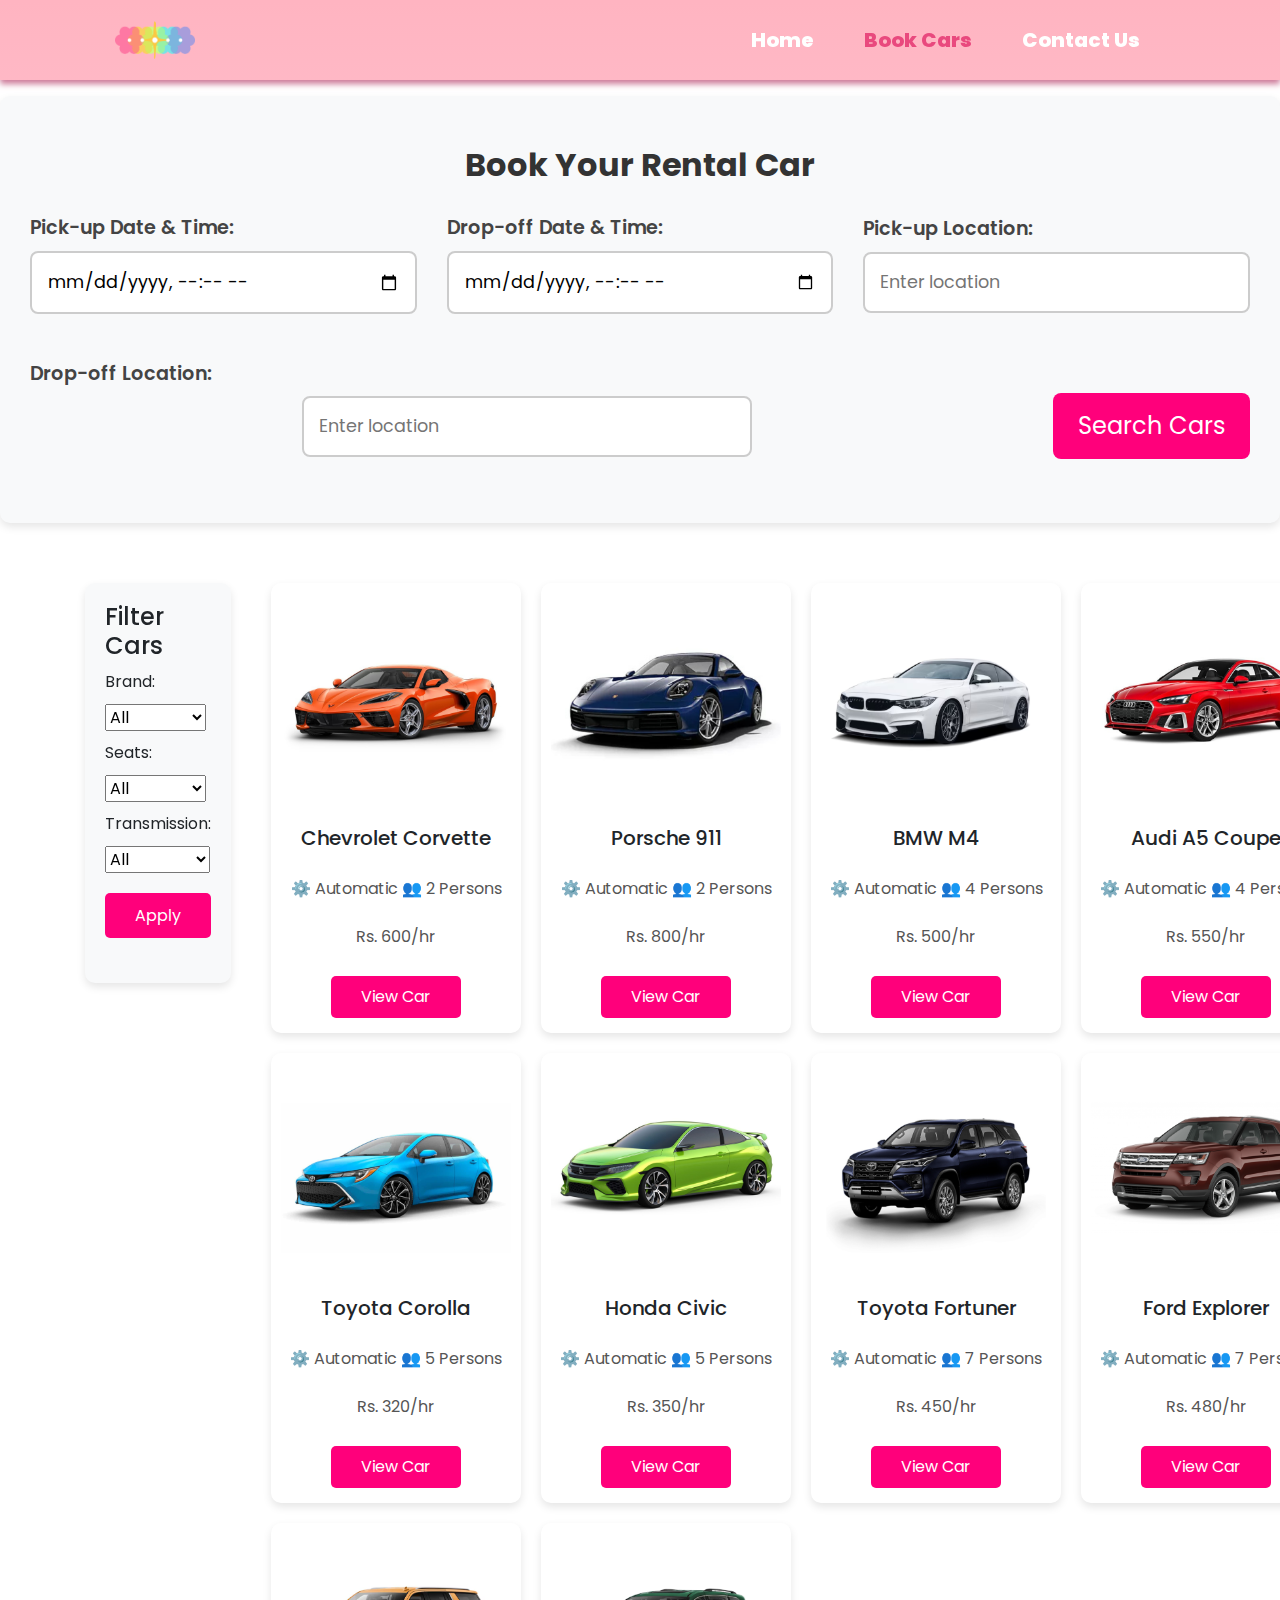
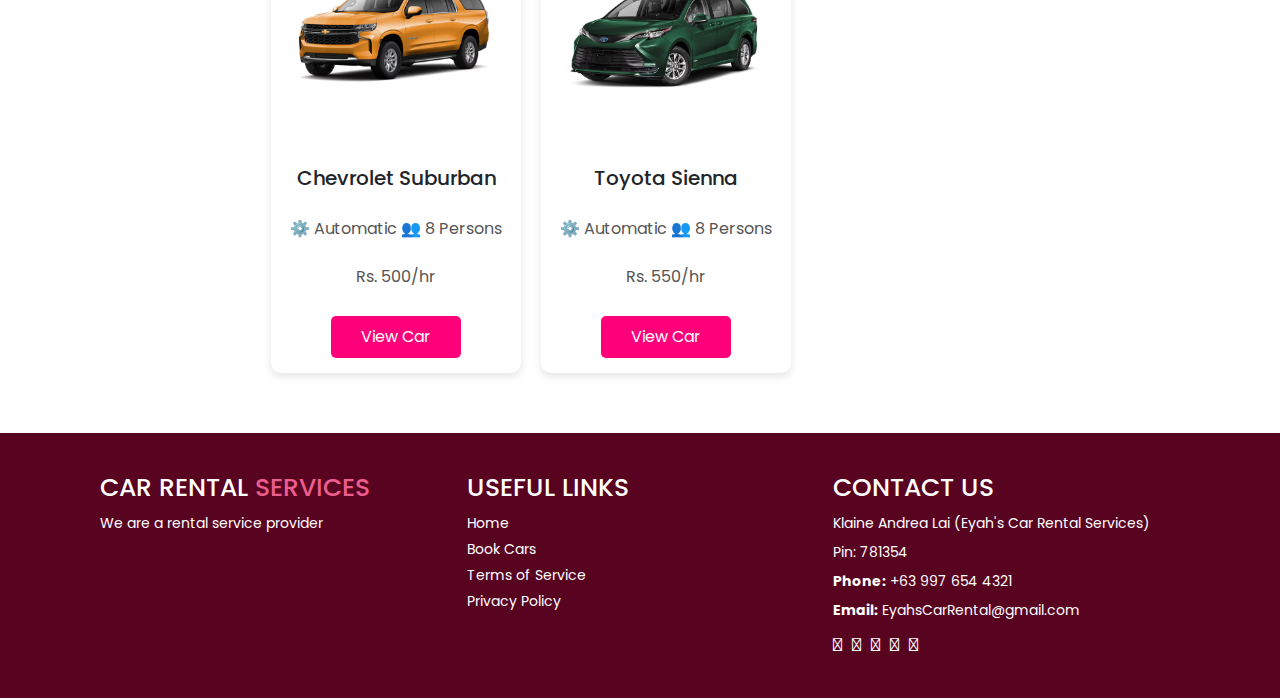
==== pages/carsPage/index.html @ da312ac7 "Refactor(Carspage): Add images and Create code and CSS" ====
<!DOCTYPE html>
<html lang="en">
<head>

    <meta charset="UTF-8">
    <meta name="viewport" content="width=device-width, initial-scale=1.0">
    <title>Car Rental Service</title>
     <!--Icon Library-->
     <link rel="stylesheet" href="https://cdnjs.cloudflare.com/ajax/libs/font-awesome/4.7.0/css/font-awesome.min.css">
     <script src="https://kit.fontawesome.com/b93004a0bd.js"></script>

     <!-- Font -->
     <link rel="preconnect" href="https://fonts.googleapis.com" />
     <link rel="preconnect" href="https://fonts.gstatic.com" crossorigin />
     <link href="https://fonts.googleapis.com/css2?family=Poppins:ital,wght@0,100;0,200;0,300;0,400;0,500;0,600;0,700;0,800;0,900;1,100;1,200;1,300;1,400;1,500;1,600;1,700;1,800;1,900&display=swap"
       rel="stylesheet"/>

    <!-- CDNJS -->
    <link rel="stylesheet" href="assets/css/style.css">
    <link rel="stylesheet" href="https://maxcdn.bootstrapcdn.com/bootstrap/4.0.0/css/bootstrap.min.css">

</head>
<body>
    <!-- Hero Section -->
    <header class="navigationBar">
        <div class="logo">
            <img src="./assets/img/carRentalLogo.png" alt="" class="logo-img" />
        </div>
        <nav class="navigation">
            <a href="/index.html" class="navigation-content">Home</a>
            <a href="./index.html" class="navigation-content-active">Book Cars</a>
            <a href="../contactPage/index.html" class="navigation-content">Contact Us</a>
        </nav>
    </header>

    <main>
        <!-- Banner Section -->
        <section class="banner">
            <div class="banner-content">
                <h1>Find the Perfect Ride for Your Journey!</h1>
                <p>Choose from a variety of cars that match your needs. Select your dates and book now!</p>
            </div>
        </section>

        <!-- Date and Time Selection -->
        <section class="rental-details">
            <h2>Book Your Rental Car</h2>
            <form>
                <div class="form-group">
                    <label for="pickup-date">Pick-up Date & Time:</label>
                    <input type="datetime-local" id="pickup-date" name="pickup-date" required>
                </div>

                <div class="form-group">
                    <label for="dropoff-date">Drop-off Date & Time:</label>
                    <input type="datetime-local" id="dropoff-date" name="dropoff-date" required>
                </div>

                <div class="form-group">
                    <label for="pickup-location">Pick-up Location:</label>
                    <input type="text" id="pickup-location" name="pickup-location" placeholder="Enter location" required>
                </div>

                <div class="form-group">
                    <label for="dropoff-location">Drop-off Location:</label>
                    <input type="text" id="dropoff-location" name="dropoff-location" placeholder="Enter location" required>
                </div>

                <button type="submit">Search Cars</button>
            </form>
        </section>

        <!-- Filtering Panel and Car List Container -->
        <div class="container">
            <aside class="filter-panel sticky-filter"> <!-- Added sticky-filter class here -->
                <h3>Filter Cars</h3>
                <div class="filter-group">
                    <label>Brand:</label>
                    <select id="brandFilter">
                        <option value="all">All</option>
                        <option value="Chevrolet">Chevrolet</option>
                        <option value="Porsche">Porsche</option>
                        <option value="BMW">BMW</option>
                        <option value="Audi">Audi</option>
                        <option value="Toyota">Toyota</option>
                        <option value="Honda">Honda</option>
                        <option value="Ford">Ford</option>
                    </select>
                </div>
                <div class="filter-group">
                    <label>Seats:</label>
                    <select id="seatsFilter">
                        <option value="all">All</option>
                        <option value="2">2 persons</option>
                        <option value="4">4 persons</option>
                        <option value="5">5 persons</option>
                        <option value="7">7 persons</option>
                        <option value="8">8 persons</option>
                    </select>
                </div>
                <div class="filter-group">
                    <label>Transmission:</label>
                    <select id="transmissionFilter">
                        <option value="all">All</option>
                        <option value="Automatic">Automatic</option>
                        <option value="Manual">Manual</option>
                    </select>
                </div>
                <button id="filterBtn">Apply</button>
            </aside>

          <!-- Car List Section -->
<section class="car-list">
    <!-- 2-Person Cars (Sports Cars) -->
    <div class="car-card" data-brand="Chevrolet" data-seats="2" data-transmission="Automatic">
        <img src="./assets/img/chevroletCorvette.png" alt="Chevrolet Corvette">
        <h2>Chevrolet Corvette</h2>
        <p>⚙️ Automatic 👥 2 Persons</p>
        <p>Rs. 600/hr</p>
        <button class="view-car-btn">View Car</button>
    </div>
    <div class="car-card" data-brand="Porsche" data-seats="2" data-transmission="Automatic">
        <img src="./assets/img/porsche911.png" alt="Porsche 911">
        <h2>Porsche 911</h2>
        <p>⚙️ Automatic 👥 2 Persons</p>
        <p>Rs. 800/hr</p>
        <button class="view-car-btn">View Car</button>
    </div>

    <!-- 4-Person Cars (Sedans & Coupes) -->
    <div class="car-card" data-brand="BMW" data-seats="4" data-transmission="Automatic">
        <img src="./assets/img/BMWM4.png" alt="BMW M4">
        <h2>BMW M4</h2>
        <p>⚙️ Automatic 👥 4 Persons</p>
        <p>Rs. 500/hr</p>
        <button class="view-car-btn">View Car</button>
    </div>
    <div class="car-card" data-brand="Audi" data-seats="4" data-transmission="Automatic">
        <img src="./assets/img/audiCoupe.png" alt="Audi A5 Coupe">
        <h2>Audi A5 Coupe</h2>
        <p>⚙️ Automatic 👥 4 Persons</p>
        <p>Rs. 550/hr</p>
        <button class="view-car-btn">View Car</button>
    </div>

    <!-- 5-Person Cars (Compact SUVs & Sedans) -->
    <div class="car-card" data-brand="Toyota" data-seats="5" data-transmission="Automatic">
        <img src="./assets/img/toyotaCorolla.png" alt="Toyota Corolla">
        <h2>Toyota Corolla</h2>
        <p>⚙️ Automatic 👥 5 Persons</p>
        <p>Rs. 320/hr</p>
        <button class="view-car-btn">View Car</button>
    </div>
    <div class="car-card" data-brand="Honda" data-seats="5" data-transmission="Automatic">
        <img src="./assets/img/hondaCivic.png" alt="Honda Civic">
        <h2>Honda Civic</h2>
        <p>⚙️ Automatic 👥 5 Persons</p>
        <p>Rs. 350/hr</p>
        <button class="view-car-btn">View Car</button>
    </div>

    <!-- 7-Person Cars (Midsize SUVs & MPVs) -->
    <div class="car-card" data-brand="Toyota" data-seats="7" data-transmission="Automatic">
        <img src="./assets/img/toyotaFortuner.png" alt="Toyota Fortuner">
        <h2>Toyota Fortuner</h2>
        <p>⚙️ Automatic 👥 7 Persons</p>
        <p>Rs. 450/hr</p>
        <button class="view-car-btn">View Car</button>
    </div>
    <div class="car-card" data-brand="Ford" data-seats="7" data-transmission="Automatic">
        <img src="./assets/img/fordExplorer.png" alt="Ford Explorer">
        <h2>Ford Explorer</h2>
        <p>⚙️ Automatic 👥 7 Persons</p>
        <p>Rs. 480/hr</p>
        <button class="view-car-btn">View Car</button>
    </div>

    <!-- 8-Person Cars (Large SUVs & Vans) -->
    <div class="car-card" data-brand="Chevrolet" data-seats="8" data-transmission="Automatic">
        <img src="./assets/img/chevroletSuburban.png" alt="Chevrolet Suburban">
        <h2>Chevrolet Suburban</h2>
        <p>⚙️ Automatic 👥 8 Persons</p>
        <p>Rs. 500/hr</p>
        <button class="view-car-btn">View Car</button>
    </div>
    <div class="car-card" data-brand="Toyota" data-seats="8" data-transmission="Automatic">
        <img src="./assets/img/toyotaSienna.png" alt="Toyota Sienna">
        <h2>Toyota Sienna</h2>
        <p>⚙️ Automatic 👥 8 Persons</p>
        <p>Rs. 550/hr</p>
        <button class="view-car-btn">View Car</button>
    </div>
</section>

<!-- Popup Overlay for Car Details -->
<div id="popupOverlay" style="display: none;">
    <div id="popupContent">
        <!-- Popup content will be dynamically filled by JavaScript -->
    </div>
</div>

       
    </main>
     <!-- External JavaScript -->
     <script src="./assets/js/scripts.js"></script>
     <footer>
        <div class="footer-container">
            <div class="footer-section">
                    
                <h2>CAR RENTAL <span>SERVICES</span> </h2>
                <p>We are a rental service provider</p>
            </div>
            <div class="footer-section">
                <h3>USEFUL LINKS</h3>
                <ul>
                    <li><a href="/index.html">Home</a></li>
                    <li><a href="../carsPage/">Book Cars</a></li>
                    <li><a href="#">Terms of Service</a></li>
                    <li><a href="#">Privacy Policy</a></li>
                </ul>
            </div>
            <div class="footer-section">
                <h3>CONTACT US</h3>
                <p>Klaine Andrea Lai (Eyah's Car Rental Services)</p>
                <p>Pin: 781354</p>
                <p><strong>Phone:</strong> +63 997 654 4321</p>
                <p><strong>Email:</strong> EyahsCarRental@gmail.com</p>
                <div class="social-icons">
                    <a href="#"><i class="fab fa-twitter"></i></a>
                    <a href="#"><i class="fab fa-facebook"></i></a>
                    <a href="#"><i class="fab fa-instagram"></i></a>
                    <a href="#"><i class="fab fa-google"></i></a>
                    <a href="#"><i class="fab fa-linkedin"></i></a>
                </div>
            </div>
        </div>
    </footer>

    <div class="modal" id="carModal" style="display: none;">
        <div class="modal-content">
            <span class="close">&times;</span>
            <h2 id="modalCarName"></h2>
            <img id="modalCarImage" src="" alt="" style="width: 100%; height: auto;">
            <p id="modalCarDetails"></p>
            <button id="rentCarBtn" style="background-color: green;">Rent Car</button>
        </div>
    </div>
</body>
</html>
---- pages/carsPage/assets/css/style.css ----
/* General Styles */
body {
    font-family: "Poppins", sans-serif;
    background-color: white;
    margin: 0;
    padding: 0;
    display: flex;
    flex-direction: column;
    align-items: center;
}

.navigationBar {
    display: flex;
    width: 100vw;
    justify-content: space-between;
    padding: 0.5rem 9vw;
    align-items: center;
    background: linear-gradient(180deg, #ffb4c1, #ffdbec 1000%);
    position: fixed;
    top: 0;
    z-index: 10;
    height: 80px;
    box-shadow: 0 4px 6px #cd7a99;
}

.navigationBar .navigation {
    display: flex;
    align-items: center;
    gap: -2rem;
}

.navigationBar .navigation-content {
    color: #ffffff;
    font-size: 20px;
    text-decoration: none;
    padding: 10px 20px;
    margin: 0 5px;
    font-weight: 800;
    font-family: 'Poppins', sans-serif;
    position: relative;
    display: inline-block;
    transition: all 0.5s;
}

.navigationBar .navigation-content-active {
    color: #e9497e;
    font-size: 20px;
    text-decoration: none;
    padding: 10px 20px;
    margin: 0 5px;
    font-weight: 800;
    font-family: 'Poppins', sans-serif;
    position: relative;
    display: inline-block;
    transition: all 0.5s;
}

.navigationBar .button {
    border: 1px rgb(0, 0, 0) solid;
    font-size: 0.9rem;
    color: rgb(255, 255, 255);
    background-color: rgb(45, 44, 44);
    padding: 0.5rem 1rem;
    border-radius: 5px;
}

.navigationBar .navigation-content:hover {
    color: #e9497e;
    text-shadow: 0 0 9px #ffffff, 0 0 9px #ffffff, 0 0 9px #ffffff, 0 0 9px #ffffff;
}

.navigationBar .button:hover {
    color: #000000;
    background-color: #ffffff;
    border: none;
}

.navigationBar .logo {
    display: flex;
    align-items: center;
}

.navigationBar .logo-img {
    width: 80px;
    height: auto;
}

/* Car List Grid */
.car-list {
    display: grid;
    grid-template-columns: repeat(auto-fit, minmax(250px, 1fr));
    gap: 20px;
    padding: 20px;
    max-width: 1200px;
    margin: auto;
}

/* Car Cards */
.car-card {
    background-color: white;
    padding: 15px;
    border-radius: 10px;
    box-shadow: 0 4px 8px rgba(0, 0, 0, 0.1);
    text-align: center;
    transition: transform 0.2s;
    min-height: 350px;
    display: flex;
    flex-direction: column;
    justify-content: space-between;
    align-items: center;
    height: 450px;
}

.car-card img {
    width: 230px;
    border-radius: 10px;
    height: 200px;
    object-fit: cover;
}

.car-card h2 {
    font-size: 20px;
    margin: 20px 0;
}

.car-card p {
    color: #555;
    font-size: 16px;
}

.car-card button {
    background-color: #ff007b;
    color: white;
    border: none;
    padding: 9px 30px;
    border-radius: 5px;
    cursor: pointer;
    font-size: 16px;
    margin-top: 3px;
}

.car-card button:hover {
    background-color: #a80453;
}

/* Pagination */
.pagination {
    margin: 20px 0;
}

.pagination button {
    background-color: #007bff;
    color: white;
    border: none;
    padding: 8px 12px;
    margin: 5px;
    border-radius: 5px;
    cursor: pointer;
}

.pagination button.active {
    background-color: #0056b3;
    font-weight: bold;
}

.pagination button:disabled {
    background-color: #ccc;
    cursor: not-allowed;
}

/* Rental Details Section */
.rental-details {
    font-family: "Poppins";
    background: #f8f9fa;
    padding: 50px 30px;
    text-align: center;
    border-radius: 10px;
    box-shadow: 0 4px 8px rgba(0, 0, 0, 0.1);
    margin: 10px auto;
    width: 100%;
    max-width: 100%;
    min-height: 120px;
}

/* Heading */
.rental-details h2 {
    font-size: 2rem;
    font-weight: 700;
    margin-bottom: 30px;
    color: #333;
}

/* Flexbox for Horizontal Layout */
.rental-details form {
    display: flex;
    align-items: center;
    justify-content: center;
    flex-wrap: wrap;
    gap: 30px;
    width: 100%;
}

/* Form Groups */
.form-group {
    display: flex;
    flex-direction: column;
    align-items: center;
    flex: 1;
    min-width: 350px;
}

/* Labels */
.rental-details label {
    font-size: 1.2rem;
    font-weight: 600;
    color: #444;
    margin-bottom: 8px;
    text-align: left;
    width: 100%;
}

/* Input Fields */
.rental-details input {
    padding: 15px;
    font-size: 1.1rem;
    border: 2px solid #ccc;
    border-radius: 8px;
    width: 100%;
    max-width: 450px;
}

/* Submit Button */
.rental-details button {
    background: #ff007b;
    color: white;
    font-size: 1.5rem;
    padding: 15px 25px;
    border: none;
    border-radius: 8px;
    cursor: pointer;
    transition: background 0.3s ease;
    margin-top: 20px;
}

.rental-details button:hover {
    background: #a80453;
}

/* Responsive Fix for Smaller Screens */
@media (max-width: 768px) {
    .rental-details form {
        flex-direction: column;
    }
    .form-group {
        width: 100%;
    }
    .rental-details input {
        max-width: 100%;
    }
}

/* Container for Filter Panel and Car List */
.container {
    font-family: "Poppins";
    display: flex;
    max-width: 1200px;
    margin: 30px;
    padding: 10px;
    gap: 20px;
    flex-direction: row;
    padding-top: 10px;
}

/* Filter Panel */
.filter-panel {
    width: 300px;
    padding: 20px;
    background: #f8f9fa;
    border-radius: 10px;
    box-shadow: 0 4px 8px rgba(0, 0, 0, 0.1);
    height: 400px;
    position: relative;
    margin-top: 20px;
    margin-bottom: 20px;
}

.filter-panel button {
    margin-top: 20px;
    width: 100%;
    height: 45px;
    padding: 10px;
    background-color: #ff007b;
    color: white;
    border: none;
    border-radius: 5px;
    font-size: 16px;
    cursor: pointer;
    transition: background-color 0.3s ease;
}

.filter-panel button:hover {
    background-color: #a80453;
}

/* Sticky Filter Panel when Scrolling */
.sticky-filter {
    position: sticky;
    top: 120px;
    z-index: 10;
}

/* Filter Panel Heading */
.filter-panel h3 {
    font-size: 1.5rem;
    margin-bottom: 10px;
}

.filter-panel label {
    display: block;
    margin: 10px 0;
}

.filter-panel input[type="checkbox"] {
    margin-right: 10px;
}

/* Car List Grid */
.car-list {
    flex-grow: 1;
    display: grid;
    grid-template-columns: repeat(auto-fit, minmax(250px, 1fr));
    gap: 20px;
    padding: 20px;
}

/* Popup Styles */
.popup-overlay {
    position: fixed;
    top: 0;
    left: 0;
    width: 100%;
    height: 100%;
    background-color: rgba(0, 0, 0, 0.7);
    display: none;
    justify-content: center;
    align-items: center;
    z-index: 9999;
}

.popup-content {
    background-color: white;
    padding: 20px;
    border-radius: 8px;
    width: 400px;
    box-shadow: 0 4px 8px rgba(0, 0, 0, 0.1);
    text-align: center;
}

.popup-content button {
    margin-top: 15px;
    background-color: #ff007b;
    color: white;
    border: none;
    padding: 10px 20px;
    border-radius: 5px;
    cursor: pointer;
}

.popup-content button:hover {
    background-color: #a80453;
}

/* Footer */
footer {
    font-family: "Poppins";
    background: #580320;
    color: white;
    padding: 30px 0;
    width: 100vw;
}

footer span {
    color: #ed5d8d;
}

.footer-container {
    display: flex;
    justify-content: space-between;
    max-width: 1100px;
    margin: auto;
    flex-wrap: wrap;
}

.footer-section {
    flex: 1;
    min-width: 250px;
    padding: 10px;
    text-align: left;
}

.footer-section h2,
.footer-section h3 {
    font-size: 25px;
    margin-bottom: 10px;
}

.footer-section p,
.footer-section ul {
    font-size: 14px;
    margin-bottom: 8px;
}

.footer-section ul {
    list-style: none;
    padding: 0;
}

.footer-section ul li {
    margin: 5px 0;
}

.footer-section ul li a {
    color: white;
    text-decoration: none;
}

.footer-section ul li a:hover {
    color: #ed5d8d;
}

.social-icons {
    display: flex;
    gap: 10px;
    margin-top: 10px;
}

.social-icons a {
    color: white;
    font-size: 18px;
}

.social-icons a:hover {
    color: #ccc;
}

/* Responsive Design for Smaller Screens */
@media (max-width: 768px) {
    .footer-container {
        flex-direction: column;
        text-align: left;
    }
}



/* Modal Styles */
.modal {
    display: flex;
    justify-content: center;
    align-items: center;
    position: fixed;
    z-index: 1000;
    left: 0;
    top: 0;
    width: 100%;
    height: 100%;
    overflow: auto;
    background-color: rgba(0, 0, 0, 0.5);
}

.modal-content {
    background-color: #fefefe;
    margin: 15% auto;
    padding: 20px;
    border: 1px solid #888;
    width: 80%;
    max-width: 500px;
    border-radius: 10px;
}

.close {
    color: #aaa;
    float: right;
    font-size: 28px;
    font-weight: bold;
}

.close:hover,
.close:focus {
    color: black;
    text-decoration: none;
    cursor: pointer;
}
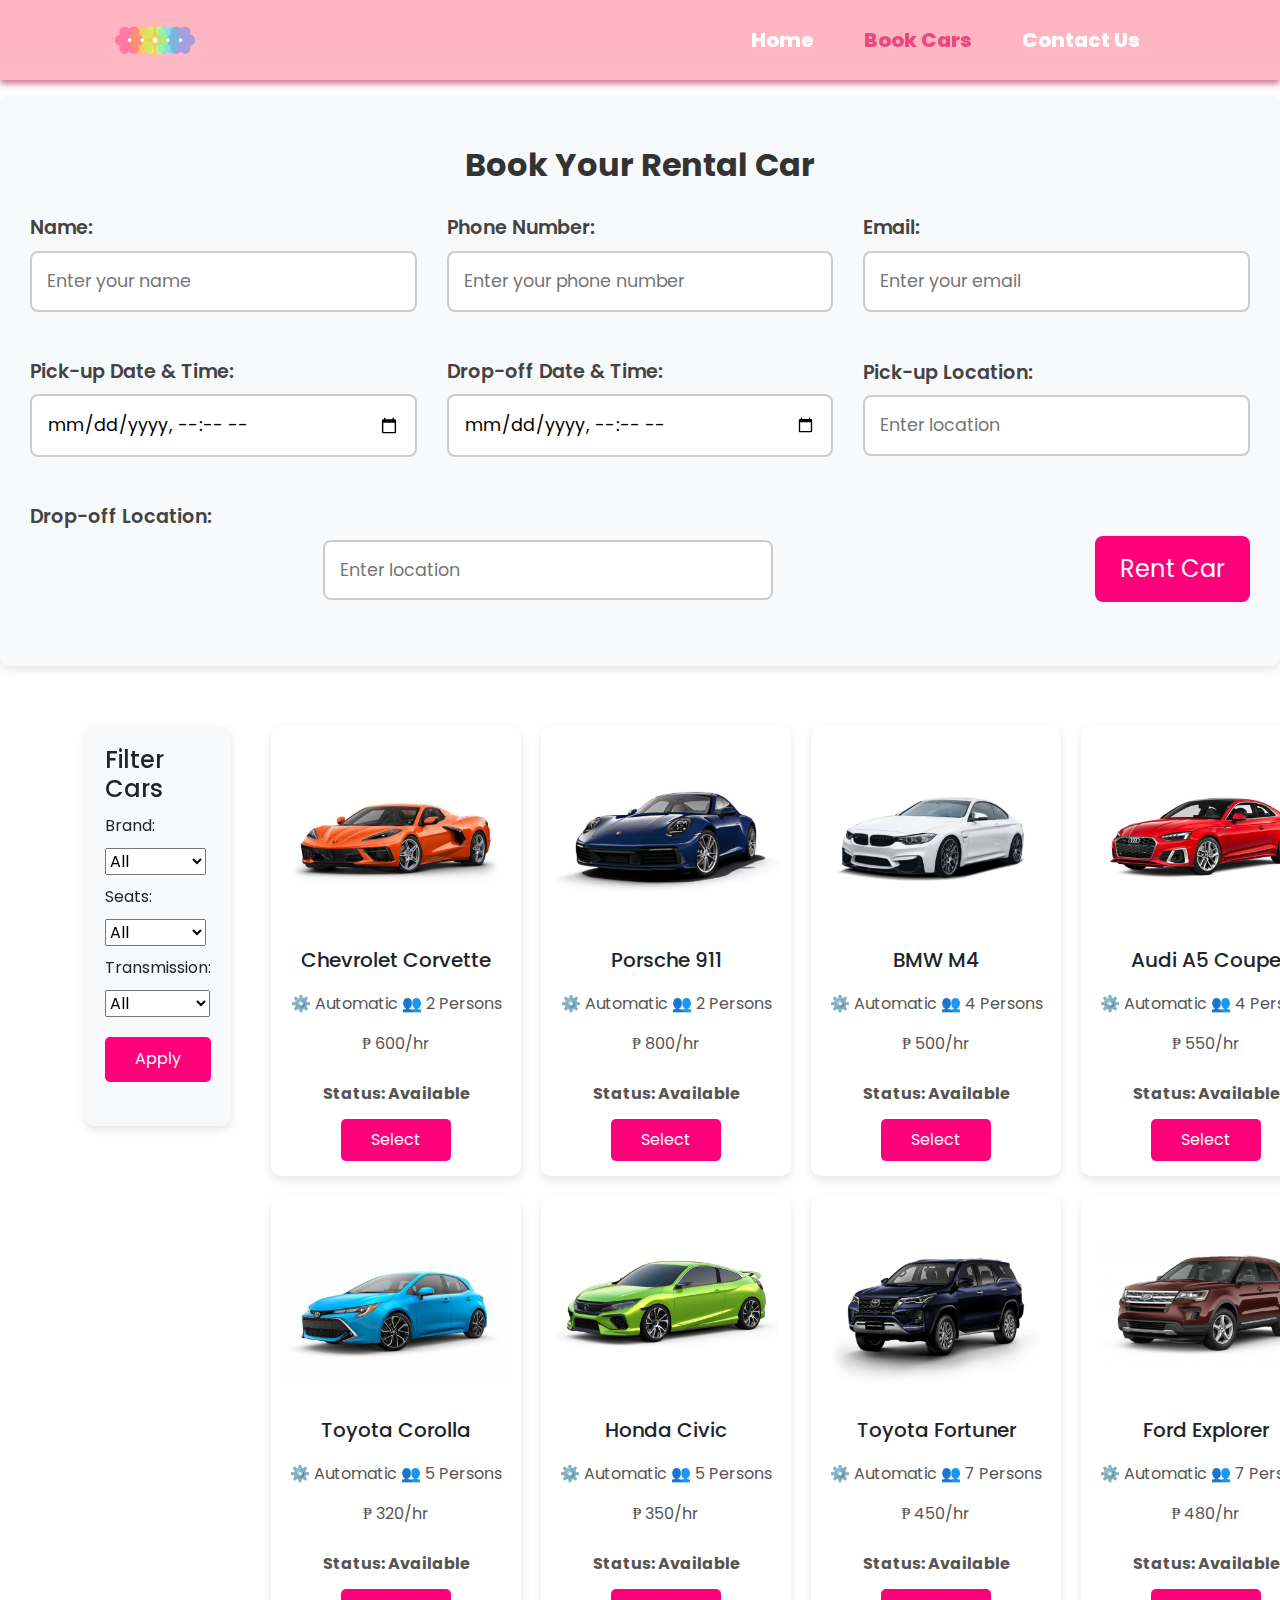
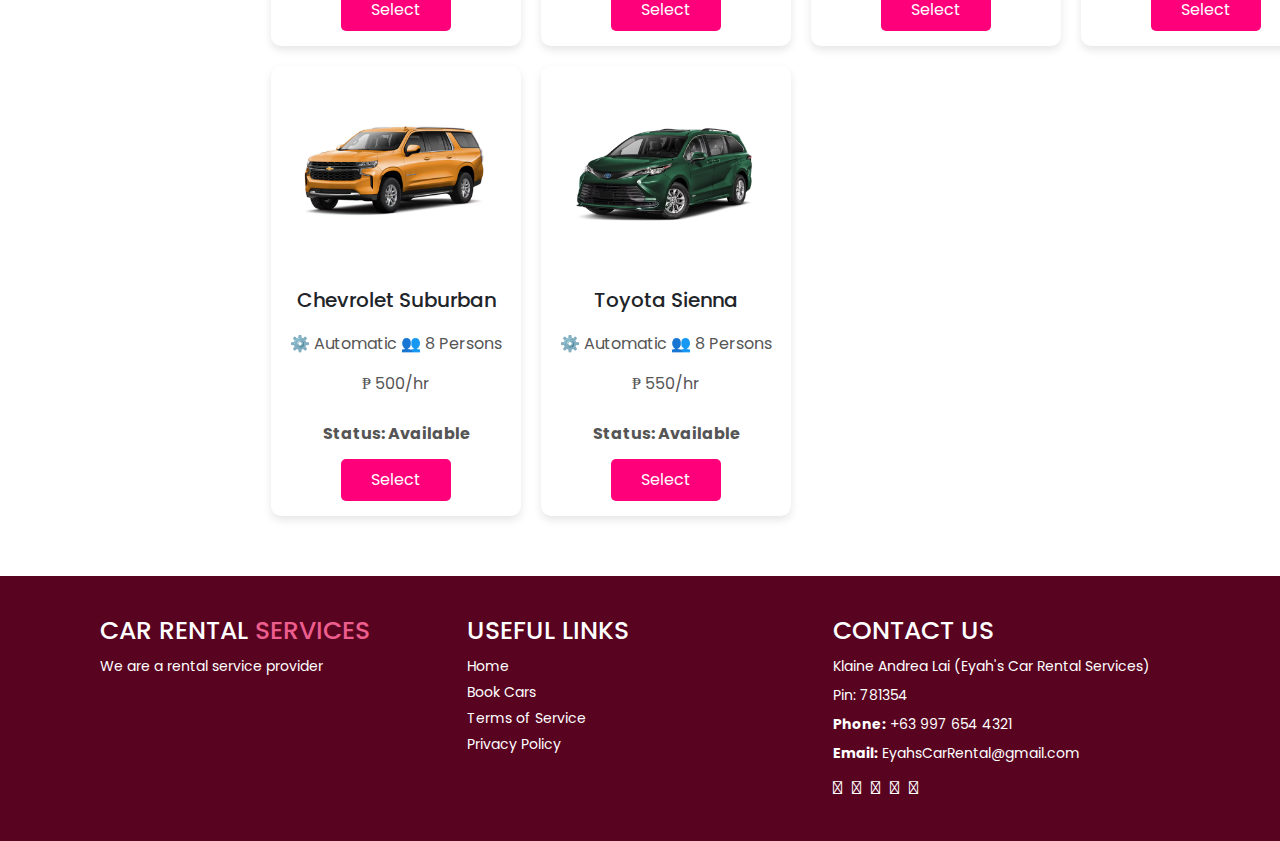
==== commit f7dd5884: "refactor(Carspage): Updated HTML, JS, and CSS for revision of rental process" ====
--- a/pages/carsPage/index.html
+++ b/pages/carsPage/index.html
@@ -1,24 +1,21 @@
 <!DOCTYPE html>
 <html lang="en">
 <head>
-
     <meta charset="UTF-8">
     <meta name="viewport" content="width=device-width, initial-scale=1.0">
     <title>Car Rental Service</title>
-     <!--Icon Library-->
-     <link rel="stylesheet" href="https://cdnjs.cloudflare.com/ajax/libs/font-awesome/4.7.0/css/font-awesome.min.css">
-     <script src="https://kit.fontawesome.com/b93004a0bd.js"></script>
-
-     <!-- Font -->
-     <link rel="preconnect" href="https://fonts.googleapis.com" />
-     <link rel="preconnect" href="https://fonts.gstatic.com" crossorigin />
-     <link href="https://fonts.googleapis.com/css2?family=Poppins:ital,wght@0,100;0,200;0,300;0,400;0,500;0,600;0,700;0,800;0,900;1,100;1,200;1,300;1,400;1,500;1,600;1,700;1,800;1,900&display=swap"
-       rel="stylesheet"/>
+    <!--Icon Library-->
+    <link rel="stylesheet" href="https://cdnjs.cloudflare.com/ajax/libs/font-awesome/4.7.0/css/font-awesome.min.css">
+    <script src="https://kit.fontawesome.com/b93004a0bd.js"></script>
+
+    <!-- Font -->
+    <link rel="preconnect" href="https://fonts.googleapis.com" />
+    <link rel="preconnect" href="https://fonts.gstatic.com" crossorigin />
+    <link href="https://fonts.googleapis.com/css2?family=Poppins:ital,wght@0,100;0,200;0,300;0,400;0,500;0,600;0,700;0,800;0,900;1,100;1,200;1,300;1,400;1,500;1,600;1,700;1,800;1,900&display=swap" rel="stylesheet"/>
 
     <!-- CDNJS -->
     <link rel="stylesheet" href="assets/css/style.css">
     <link rel="stylesheet" href="https://maxcdn.bootstrapcdn.com/bootstrap/4.0.0/css/bootstrap.min.css">
-
 </head>
 <body>
     <!-- Hero Section -->
@@ -27,8 +24,8 @@
             <img src="./assets/img/carRentalLogo.png" alt="" class="logo-img" />
         </div>
         <nav class="navigation">
-            <a href="/index.html" class="navigation-content">Home</a>
-            <a href="./index.html" class="navigation-content-active">Book Cars</a>
+            <a href="../../index.html" class="navigation-content">Home</a>
+            <a href="../carsPage/index.html" class="navigation-content-active">Book Cars</a>
             <a href="../contactPage/index.html" class="navigation-content">Contact Us</a>
         </nav>
     </header>
@@ -42,10 +39,25 @@
             </div>
         </section>
 
-        <!-- Date and Time Selection -->
+        <!-- Rental Details Section -->
         <section class="rental-details">
             <h2>Book Your Rental Car</h2>
             <form>
+                <!-- User Information Fields -->
+                <div class="form-group">
+                    <label for="user-name">Name:</label>
+                    <input type="text" id="user-name" name="user-name" placeholder="Enter your name" required>
+                </div>
+                <div class="form-group">
+                    <label for="user-phone">Phone Number:</label>
+                    <input type="tel" id="user-phone" name="user-phone" placeholder="Enter your phone number" required>
+                </div>
+                <div class="form-group">
+                    <label for="user-email">Email:</label>
+                    <input type="email" id="user-email" name="user-email" placeholder="Enter your email" required>
+                </div>
+
+                <!-- Date and Time Selection -->
                 <div class="form-group">
                     <label for="pickup-date">Pick-up Date & Time:</label>
                     <input type="datetime-local" id="pickup-date" name="pickup-date" required>
@@ -66,13 +78,13 @@
                     <input type="text" id="dropoff-location" name="dropoff-location" placeholder="Enter location" required>
                 </div>
 
-                <button type="submit">Search Cars</button>
+                <button type="button" id="rentCarButton" disabled>Rent Car</button>
             </form>
         </section>
 
         <!-- Filtering Panel and Car List Container -->
         <div class="container">
-            <aside class="filter-panel sticky-filter"> <!-- Added sticky-filter class here -->
+            <aside class="filter-panel sticky-filter">
                 <h3>Filter Cars</h3>
                 <div class="filter-group">
                     <label>Brand:</label>
@@ -109,104 +121,116 @@
                 <button id="filterBtn">Apply</button>
             </aside>
 
-          <!-- Car List Section -->
+           <!-- Car List Section -->
 <section class="car-list">
     <!-- 2-Person Cars (Sports Cars) -->
-    <div class="car-card" data-brand="Chevrolet" data-seats="2" data-transmission="Automatic">
+    <div class="car-card" data-brand="Chevrolet" data-seats="2" data-transmission="Automatic" data-status="available">
         <img src="./assets/img/chevroletCorvette.png" alt="Chevrolet Corvette">
         <h2>Chevrolet Corvette</h2>
         <p>⚙️ Automatic 👥 2 Persons</p>
-        <p>Rs. 600/hr</p>
-        <button class="view-car-btn">View Car</button>
-    </div>
-    <div class="car-card" data-brand="Porsche" data-seats="2" data-transmission="Automatic">
+        <p>₱ 600/hr</p>
+        <p class="rental-status">Status: Available</p>
+        <button class="select-car-btn">Select</button>
+    </div>
+    <div class="car-card" data-brand="Porsche" data-seats="2" data-transmission="Automatic" data-status="available">
         <img src="./assets/img/porsche911.png" alt="Porsche 911">
         <h2>Porsche 911</h2>
         <p>⚙️ Automatic 👥 2 Persons</p>
-        <p>Rs. 800/hr</p>
-        <button class="view-car-btn">View Car</button>
+        <p>₱ 800/hr</p>
+        <p class="rental-status">Status: Available</p>
+        <button class="select-car-btn">Select</button>
     </div>
 
     <!-- 4-Person Cars (Sedans & Coupes) -->
-    <div class="car-card" data-brand="BMW" data-seats="4" data-transmission="Automatic">
+    <div class="car-card" data-brand="BMW" data-seats="4" data-transmission="Automatic" data-status="available">
         <img src="./assets/img/BMWM4.png" alt="BMW M4">
         <h2>BMW M4</h2>
         <p>⚙️ Automatic 👥 4 Persons</p>
-        <p>Rs. 500/hr</p>
-        <button class="view-car-btn">View Car</button>
-    </div>
-    <div class="car-card" data-brand="Audi" data-seats="4" data-transmission="Automatic">
+        <p>₱ 500/hr</p>
+        <p class="rental-status">Status: Available</p>
+        <button class="select-car-btn">Select</button>
+    </div>
+    <div class="car-card" data-brand="Audi" data-seats="4" data-transmission="Automatic" data-status="available">
         <img src="./assets/img/audiCoupe.png" alt="Audi A5 Coupe">
         <h2>Audi A5 Coupe</h2>
         <p>⚙️ Automatic 👥 4 Persons</p>
-        <p>Rs. 550/hr</p>
-        <button class="view-car-btn">View Car</button>
+        <p>₱ 550/hr</p>
+        <p class="rental-status">Status: Available</p>
+        <button class="select-car-btn">Select</button>
     </div>
 
     <!-- 5-Person Cars (Compact SUVs & Sedans) -->
-    <div class="car-card" data-brand="Toyota" data-seats="5" data-transmission="Automatic">
+    <div class="car-card" data-brand="Toyota" data-seats="5" data-transmission="Automatic" data-status="available">
         <img src="./assets/img/toyotaCorolla.png" alt="Toyota Corolla">
         <h2>Toyota Corolla</h2>
         <p>⚙️ Automatic 👥 5 Persons</p>
-        <p>Rs. 320/hr</p>
-        <button class="view-car-btn">View Car</button>
-    </div>
-    <div class="car-card" data-brand="Honda" data-seats="5" data-transmission="Automatic">
+        <p>₱ 320/hr</p>
+        <p class="rental-status">Status: Available</p>
+        <button class="select-car-btn">Select</button>
+    </div>
+    <div class="car-card" data-brand="Honda" data-seats="5" data-transmission="Automatic" data-status="available">
         <img src="./assets/img/hondaCivic.png" alt="Honda Civic">
         <h2>Honda Civic</h2>
         <p>⚙️ Automatic 👥 5 Persons</p>
-        <p>Rs. 350/hr</p>
-        <button class="view-car-btn">View Car</button>
+        <p>₱ 350/hr</p>
+        <p class="rental-status">Status: Available</p>
+        <button class="select-car-btn">Select</button>
     </div>
 
     <!-- 7-Person Cars (Midsize SUVs & MPVs) -->
-    <div class="car-card" data-brand="Toyota" data-seats="7" data-transmission="Automatic">
+    <div class="car-card" data-brand="Toyota" data-seats="7" data-transmission="Automatic" data-status="available">
         <img src="./assets/img/toyotaFortuner.png" alt="Toyota Fortuner">
         <h2>Toyota Fortuner</h2>
         <p>⚙️ Automatic 👥 7 Persons</p>
-        <p>Rs. 450/hr</p>
-        <button class="view-car-btn">View Car</button>
-    </div>
-    <div class="car-card" data-brand="Ford" data-seats="7" data-transmission="Automatic">
+        <p>₱ 450/hr</p>
+        <p class="rental-status">Status: Available</p>
+        <button class="select-car-btn">Select</button>
+    </div>
+    <div class="car-card" data-brand="Ford" data-seats="7" data-transmission="Automatic" data-status="available">
         <img src="./assets/img/fordExplorer.png" alt="Ford Explorer">
         <h2>Ford Explorer</h2>
         <p>⚙️ Automatic 👥 7 Persons</p>
-        <p>Rs. 480/hr</p>
-        <button class="view-car-btn">View Car</button>
+        <p>₱ 480/hr</p>
+        <p class="rental-status">Status: Available</p>
+        <button class="select-car-btn">Select</button>
     </div>
 
     <!-- 8-Person Cars (Large SUVs & Vans) -->
-    <div class="car-card" data-brand="Chevrolet" data-seats="8" data-transmission="Automatic">
+    <div class="car-card" data-brand="Chevrolet" data-seats="8" data-transmission="Automatic" data-status="available">
         <img src="./assets/img/chevroletSuburban.png" alt="Chevrolet Suburban">
         <h2>Chevrolet Suburban</h2>
         <p>⚙️ Automatic 👥 8 Persons</p>
-        <p>Rs. 500/hr</p>
-        <button class="view-car-btn">View Car</button>
-    </div>
-    <div class="car-card" data-brand="Toyota" data-seats="8" data-transmission="Automatic">
+        <p>₱ 500/hr</p>
+        <p class="rental-status">Status: Available</p>
+        <button class="select-car-btn">Select</button>
+    </div>
+    <div class="car-card" data-brand="Toyota" data-seats="8" data-transmission="Automatic" data-status="available">
         <img src="./assets/img/toyotaSienna.png" alt="Toyota Sienna">
         <h2>Toyota Sienna</h2>
         <p>⚙️ Automatic 👥 8 Persons</p>
-        <p>Rs. 550/hr</p>
-        <button class="view-car-btn">View Car</button>
+        <p>₱ 550/hr</p>
+        <p class="rental-status">Status: Available</p>
+        <button class="select-car-btn">Select</button>
     </div>
 </section>
 
-<!-- Popup Overlay for Car Details -->
-<div id="popupOverlay" style="display: none;">
-    <div id="popupContent">
-        <!-- Popup content will be dynamically filled by JavaScript -->
-    </div>
-</div>
-
-       
+        <!-- Modal for Car Details -->
+        <div class="modal" id="carModal" style="display: none;">
+            <div class="modal-content">
+                <span class="close">&times;</span>
+                <h2 id="modalCarName"></h2>
+                <img id="modalCarImage" src="" alt="" style="width: 100%; height: auto;">
+                <p id="modalCarDetails"></p>
+                <button id="rentCarBtn" style="background-color: green;">Rent Car</button>
+            </div>
+        </div>
     </main>
-     <!-- External JavaScript -->
-     <script src="./assets/js/scripts.js"></script>
-     <footer>
+
+    <!-- External JavaScript -->
+    <script src="./assets/js/scripts.js"></script>
+    <footer>
         <div class="footer-container">
             <div class="footer-section">
-                    
                 <h2>CAR RENTAL <span>SERVICES</span> </h2>
                 <p>We are a rental service provider</p>
             </div>
@@ -235,15 +259,5 @@
             </div>
         </div>
     </footer>
-
-    <div class="modal" id="carModal" style="display: none;">
-        <div class="modal-content">
-            <span class="close">&times;</span>
-            <h2 id="modalCarName"></h2>
-            <img id="modalCarImage" src="" alt="" style="width: 100%; height: auto;">
-            <p id="modalCarDetails"></p>
-            <button id="rentCarBtn" style="background-color: green;">Rent Car</button>
-        </div>
-    </div>
 </body>
-</html>
+</html>--- a/pages/carsPage/assets/css/style.css
+++ b/pages/carsPage/assets/css/style.css
@@ -142,6 +142,18 @@
 .car-card button:hover {
     background-color: #a80453;
 }
+/* Selected Button Style */
+.car-card .selected-button {
+    background-color: grey; /* Change to your desired grey color */
+    color: white; /* Change text color to white for better contrast */
+    cursor: not-allowed; /* Change cursor to indicate it's not clickable */
+}
+
+.car-card .selected-button:hover {
+    background-color: grey; /* Change to your desired grey color */
+    color: white; /* Change text color to white for better contrast */
+    cursor: not-allowed; /* Change cursor to indicate it's not clickable */
+}
 
 /* Pagination */
 .pagination {
@@ -451,7 +463,11 @@
     }
 }
 
-
+/* Rental Status Styles */
+.rental-status {
+    font-weight: bold;
+    margin: 10px 0;
+}
 
 /* Modal Styles */
 .modal {
@@ -491,3 +507,4 @@
     text-decoration: none;
     cursor: pointer;
 }
+
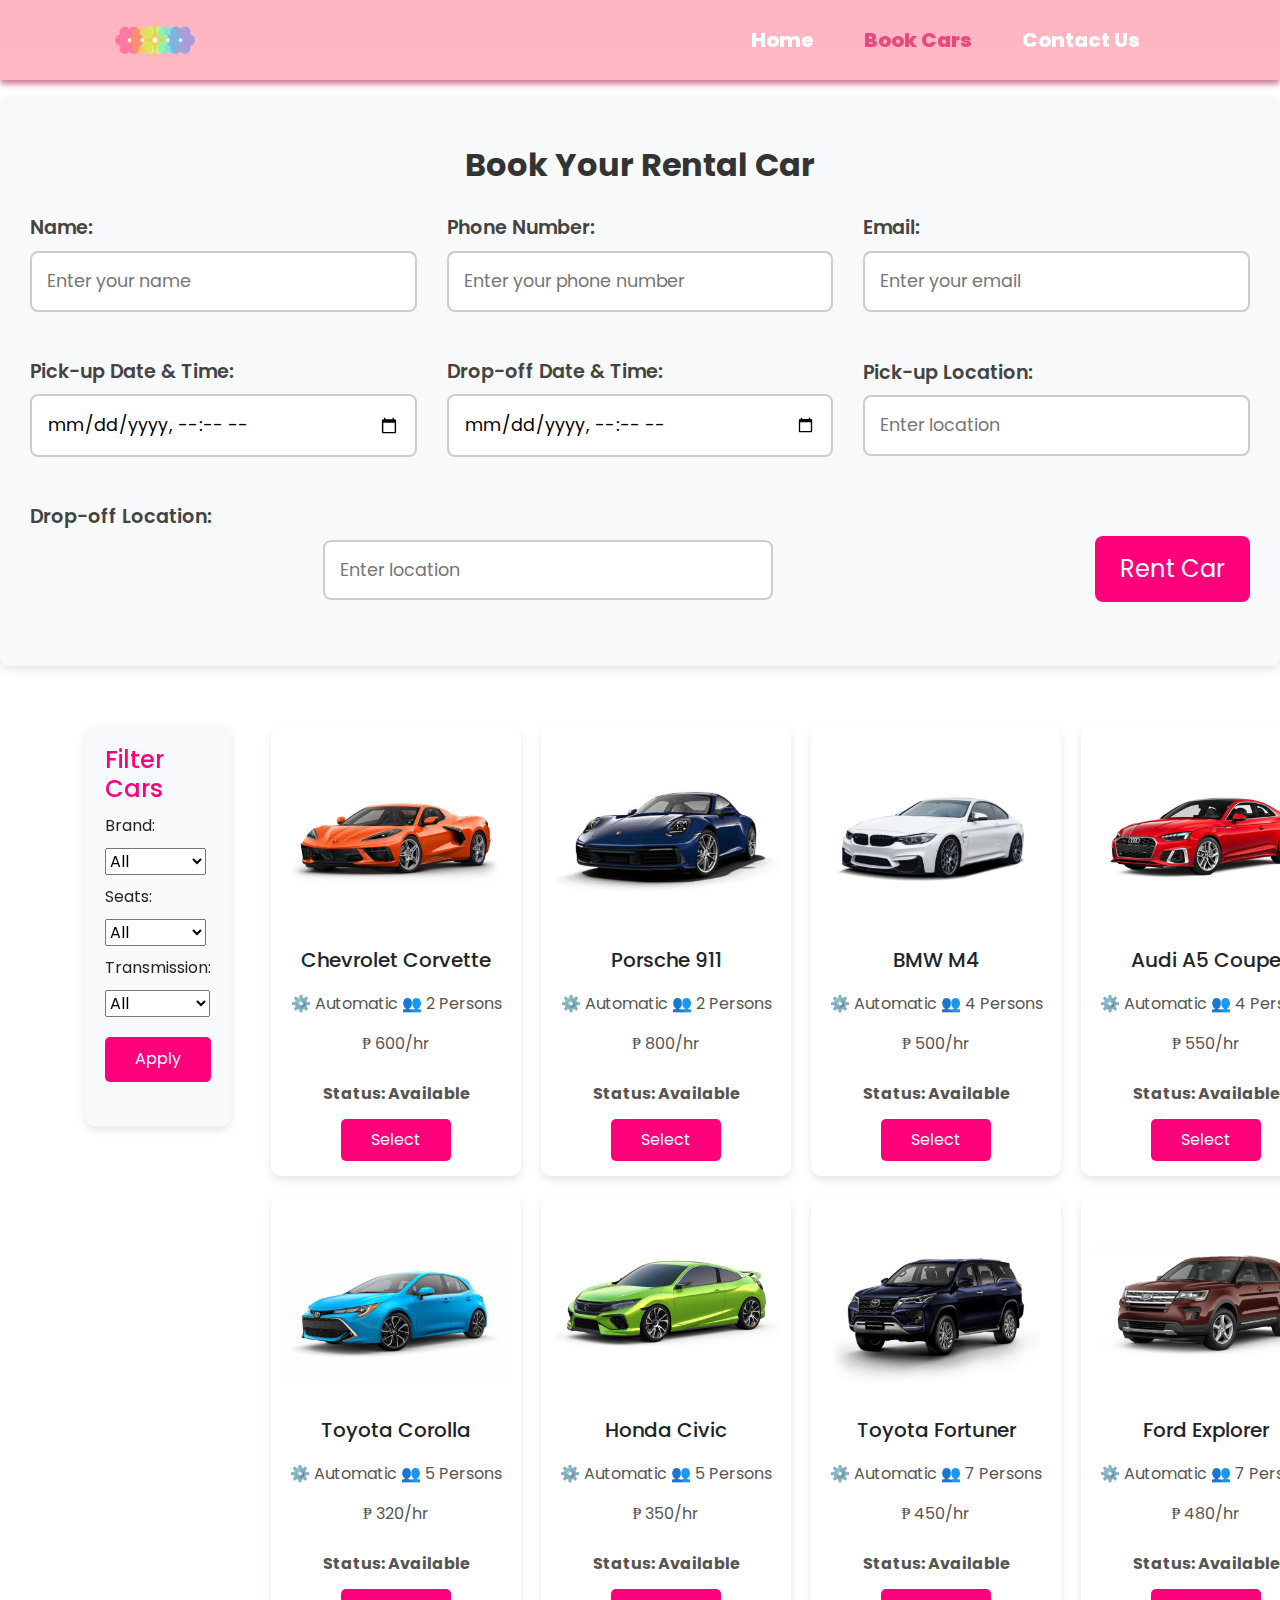
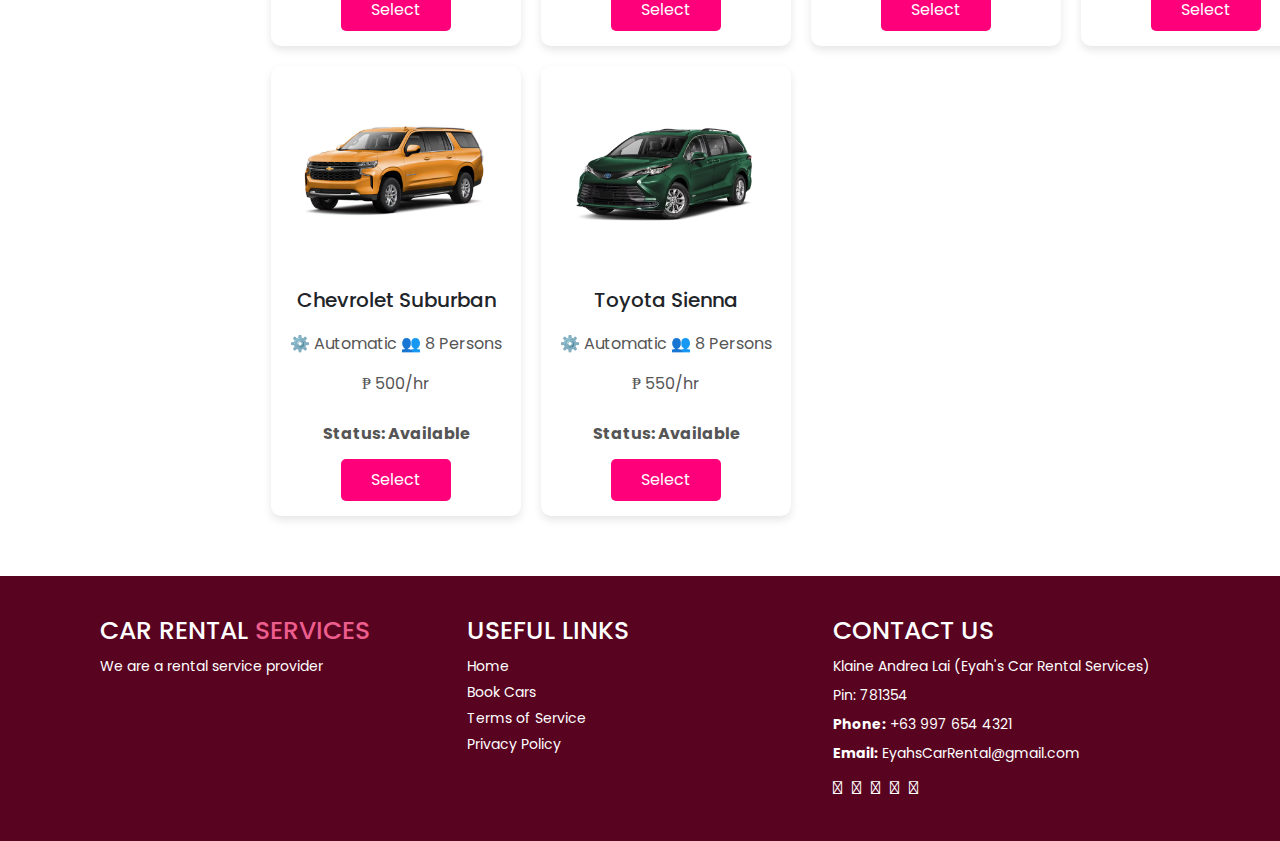
==== commit c47183a0: "refactor(Carspage): Updated HTML, CSS, and JS" ====
--- a/pages/carsPage/index.html
+++ b/pages/carsPage/index.html
@@ -121,98 +121,90 @@
                 <button id="filterBtn">Apply</button>
             </aside>
 
-           <!-- Car List Section -->
-<section class="car-list">
-    <!-- 2-Person Cars (Sports Cars) -->
-    <div class="car-card" data-brand="Chevrolet" data-seats="2" data-transmission="Automatic" data-status="available">
-        <img src="./assets/img/chevroletCorvette.png" alt="Chevrolet Corvette">
-        <h2>Chevrolet Corvette</h2>
-        <p>⚙️ Automatic 👥 2 Persons</p>
-        <p>₱ 600/hr</p>
-        <p class="rental-status">Status: Available</p>
-        <button class="select-car-btn">Select</button>
-    </div>
-    <div class="car-card" data-brand="Porsche" data-seats="2" data-transmission="Automatic" data-status="available">
-        <img src="./assets/img/porsche911.png" alt="Porsche 911">
-        <h2>Porsche 911</h2>
-        <p>⚙️ Automatic 👥 2 Persons</p>
-        <p>₱ 800/hr</p>
-        <p class="rental-status">Status: Available</p>
-        <button class="select-car-btn">Select</button>
-    </div>
-
-    <!-- 4-Person Cars (Sedans & Coupes) -->
-    <div class="car-card" data-brand="BMW" data-seats="4" data-transmission="Automatic" data-status="available">
-        <img src="./assets/img/BMWM4.png" alt="BMW M4">
-        <h2>BMW M4</h2>
-        <p>⚙️ Automatic 👥 4 Persons</p>
-        <p>₱ 500/hr</p>
-        <p class="rental-status">Status: Available</p>
-        <button class="select-car-btn">Select</button>
-    </div>
-    <div class="car-card" data-brand="Audi" data-seats="4" data-transmission="Automatic" data-status="available">
-        <img src="./assets/img/audiCoupe.png" alt="Audi A5 Coupe">
-        <h2>Audi A5 Coupe</h2>
-        <p>⚙️ Automatic 👥 4 Persons</p>
-        <p>₱ 550/hr</p>
-        <p class="rental-status">Status: Available</p>
-        <button class="select-car-btn">Select</button>
-    </div>
-
-    <!-- 5-Person Cars (Compact SUVs & Sedans) -->
-    <div class="car-card" data-brand="Toyota" data-seats="5" data-transmission="Automatic" data-status="available">
-        <img src="./assets/img/toyotaCorolla.png" alt="Toyota Corolla">
-        <h2>Toyota Corolla</h2>
-        <p>⚙️ Automatic 👥 5 Persons</p>
-        <p>₱ 320/hr</p>
-        <p class="rental-status">Status: Available</p>
-        <button class="select-car-btn">Select</button>
-    </div>
-    <div class="car-card" data-brand="Honda" data-seats="5" data-transmission="Automatic" data-status="available">
-        <img src="./assets/img/hondaCivic.png" alt="Honda Civic">
-        <h2>Honda Civic</h2>
-        <p>⚙️ Automatic 👥 5 Persons</p>
-        <p>₱ 350/hr</p>
-        <p class="rental-status">Status: Available</p>
-        <button class="select-car-btn">Select</button>
-    </div>
-
-    <!-- 7-Person Cars (Midsize SUVs & MPVs) -->
-    <div class="car-card" data-brand="Toyota" data-seats="7" data-transmission="Automatic" data-status="available">
-        <img src="./assets/img/toyotaFortuner.png" alt="Toyota Fortuner">
-        <h2>Toyota Fortuner</h2>
-        <p>⚙️ Automatic 👥 7 Persons</p>
-        <p>₱ 450/hr</p>
-        <p class="rental-status">Status: Available</p>
-        <button class="select-car-btn">Select</button>
-    </div>
-    <div class="car-card" data-brand="Ford" data-seats="7" data-transmission="Automatic" data-status="available">
-        <img src="./assets/img/fordExplorer.png" alt="Ford Explorer">
-        <h2>Ford Explorer</h2>
-        <p>⚙️ Automatic 👥 7 Persons</p>
-        <p>₱ 480/hr</p>
-        <p class="rental-status">Status: Available</p>
-        <button class="select-car-btn">Select</button>
-    </div>
-
-    <!-- 8-Person Cars (Large SUVs & Vans) -->
-    <div class="car-card" data-brand="Chevrolet" data-seats="8" data-transmission="Automatic" data-status="available">
-        <img src="./assets/img/chevroletSuburban.png" alt="Chevrolet Suburban">
-        <h2>Chevrolet Suburban</h2>
-        <p>⚙️ Automatic 👥 8 Persons</p>
-        <p>₱ 500/hr</p>
-        <p class="rental-status">Status: Available</p>
-        <button class="select-car-btn">Select</button>
-    </div>
-    <div class="car-card" data-brand="Toyota" data-seats="8" data-transmission="Automatic" data-status="available">
-        <img src="./assets/img/toyotaSienna.png" alt="Toyota Sienna">
-        <h2>Toyota Sienna</h2>
-        <p>⚙️ Automatic 👥 8 Persons</p>
-        <p>₱ 550/hr</p>
-        <p class="rental-status">Status: Available</p>
-        <button class="select-car-btn">Select</button>
-    </div>
-</section>
+            <!-- Car List Section -->
+            <section class="car-list">
+                <div class="car-card" data-brand="Chevrolet" data-seats="2" data-transmission="Automatic" data-status="available">
+                    <img src="./assets/img/chevroletCorvette.png" alt="Chevrolet Corvette">
+                    <h2>Chevrolet Corvette</h2>
+                    <p>⚙️ Automatic 👥 2 Persons</p>
+                    <p>₱ 600/hr</p>
+                    <p class="rental-status">Status: Available</p>
+                    <button class="select-car-btn">Select</button>
+                </div>
+                <div class="car-card" data-brand="Porsche" data-seats="2" data-transmission="Automatic" data-status="available">
+                    <img src="./assets/img/porsche911.png" alt="Porsche 911">
+                    <h2>Porsche 911</h2>
+                    <p>⚙️ Automatic 👥 2 Persons</p>
+                    <p>₱ 800/hr</p>
+                    <p class="rental-status">Status: Available</p>
+                    <button class="select-car-btn">Select</button>
+                </div>
+                <div class="car-card" data-brand="BMW" data-seats="4" data-transmission="Automatic" data-status="available">
+                    <img src="./assets/img/BMWM4.png" alt="BMW M4">
+                    <h2>BMW M4</h2>
+                    <p>⚙️ Automatic 👥 4 Persons</p>
+                    <p>₱ 500/hr</p>
+                    <p class="rental-status">Status: Available</p>
+                    <button class="select-car-btn">Select</button>
+                </div>
+                <div class="car-card" data-brand="Audi" data-seats="4" data-transmission="Automatic" data-status="available">
+                    <img src="./assets/img/audiCoupe.png" alt="Audi A5 Coupe">
+                    <h2>Audi A5 Coupe</h2>
+                    <p>⚙️ Automatic 👥 4 Persons</p>
+                    <p>₱ 550/hr</p>
+                    <p class="rental-status">Status: Available</p>
+                    <button class="select-car-btn">Select</button>
+                </div>
+                <div class="car-card" data-brand="Toyota" data-seats="5" data-transmission="Automatic" data-status="available">
+                    <img src="./assets/img/toyotaCorolla.png" alt="Toyota Corolla">
+                    <h2>Toyota Corolla</h2>
+                    <p>⚙️ Automatic 👥 5 Persons</p>
+                    <p>₱ 320/hr</p>
+                    <p class="rental-status">Status: Available</p>
+                    <button class="select-car-btn">Select</button>
+                </div>
+                <div class="car-card" data-brand="Honda" data-seats="5" data-transmission="Automatic" data-status="available">
+                    <img src="./assets/img/hondaCivic.png" alt="Honda Civic">
+                    <h2>Honda Civic</h2>
+                    <p>⚙️ Automatic 👥 5 Persons</p>
+                    <p>₱ 350/hr</p>
+                    <p class="rental-status">Status: Available</p>
+                    <button class="select-car-btn">Select</button>
+                </div>
+                <div class="car-card" data-brand="Toyota" data-seats="7" data-transmission="Automatic" data-status="available">
+                    <img src="./assets/img/toyotaFortuner.png" alt="Toyota Fortuner">
+                    <h2>Toyota Fortuner</h2>
+                    <p>⚙️ Automatic 👥 7 Persons</p>
+                    <p>₱ 450/hr</p>
+                    <p class="rental-status">Status: Available</p>
+                    <button class="select-car-btn">Select</button>
+                </div>
+                <div class="car-card" data-brand="Ford" data-seats="7" data-transmission="Automatic" data-status="available">
+                    <img src="./assets/img/fordExplorer.png" alt="Ford Explorer">
+                    <h2>Ford Explorer</h2>
+                    <p>⚙️ Automatic 👥 7 Persons</p>
+                    <p>₱ 480/hr</p>
+                    <p class="rental-status">Status: Available</p>
+                    <button class="select-car-btn">Select</button>
+                </div>
+                <div class="car-card" data-brand="Chevrolet" data-seats="8" data-transmission="Automatic" data-status="available">
+                    <img src="./assets/img/chevroletSuburban.png" alt="Chevrolet Suburban">
+                    <h2>Chevrolet Suburban</h2>
+                    <p>⚙️ Automatic 👥 8 Persons</p>
+                    <p>₱ 500/hr</p>
+                    <p class="rental-status">Status: Available</p>
+                    <button class="select-car-btn">Select</button>
+                </div>
+                <div class="car-card" data-brand="Toyota" data-seats="8" data-transmission="Automatic" data-status="available">
+                    <img src="./assets/img/toyotaSienna.png" alt="Toyota Sienna">
+                    <h2>Toyota Sienna</h2>
+                    <p>⚙️ Automatic 👥 8 Persons</p>
+                    <p>₱ 550/hr</p>
+                    <p class="rental-status">Status: Available</p>
+                    <button class="select-car-btn">Select</button>
+                </div>
+            </section>
+        </div>
 
         <!-- Modal for Car Details -->
         <div class="modal" id="carModal" style="display: none;">
@@ -226,8 +218,7 @@
         </div>
     </main>
 
-    <!-- External JavaScript -->
-    <script src="./assets/js/scripts.js"></script>
+    <script src="assets/js/scripts.js"></script>
     <footer>
         <div class="footer-container">
             <div class="footer-section">
--- a/pages/carsPage/assets/css/style.css
+++ b/pages/carsPage/assets/css/style.css
@@ -7,6 +7,19 @@
     display: flex;
     flex-direction: column;
     align-items: center;
+}
+
+.hero {
+    background-image: url(../img/heroImage.png);
+    background-size: cover;
+    background-repeat: no-repeat;
+    background-position: center;
+    height: 100vh;
+    width: 100vw;
+    display: flex;
+    justify-content: left;
+    align-items: center;
+    position: relative;
 }
 
 .navigationBar {
@@ -323,6 +336,7 @@
 
 /* Filter Panel Heading */
 .filter-panel h3 {
+    color:#ff007b;
     font-size: 1.5rem;
     margin-bottom: 10px;
 }
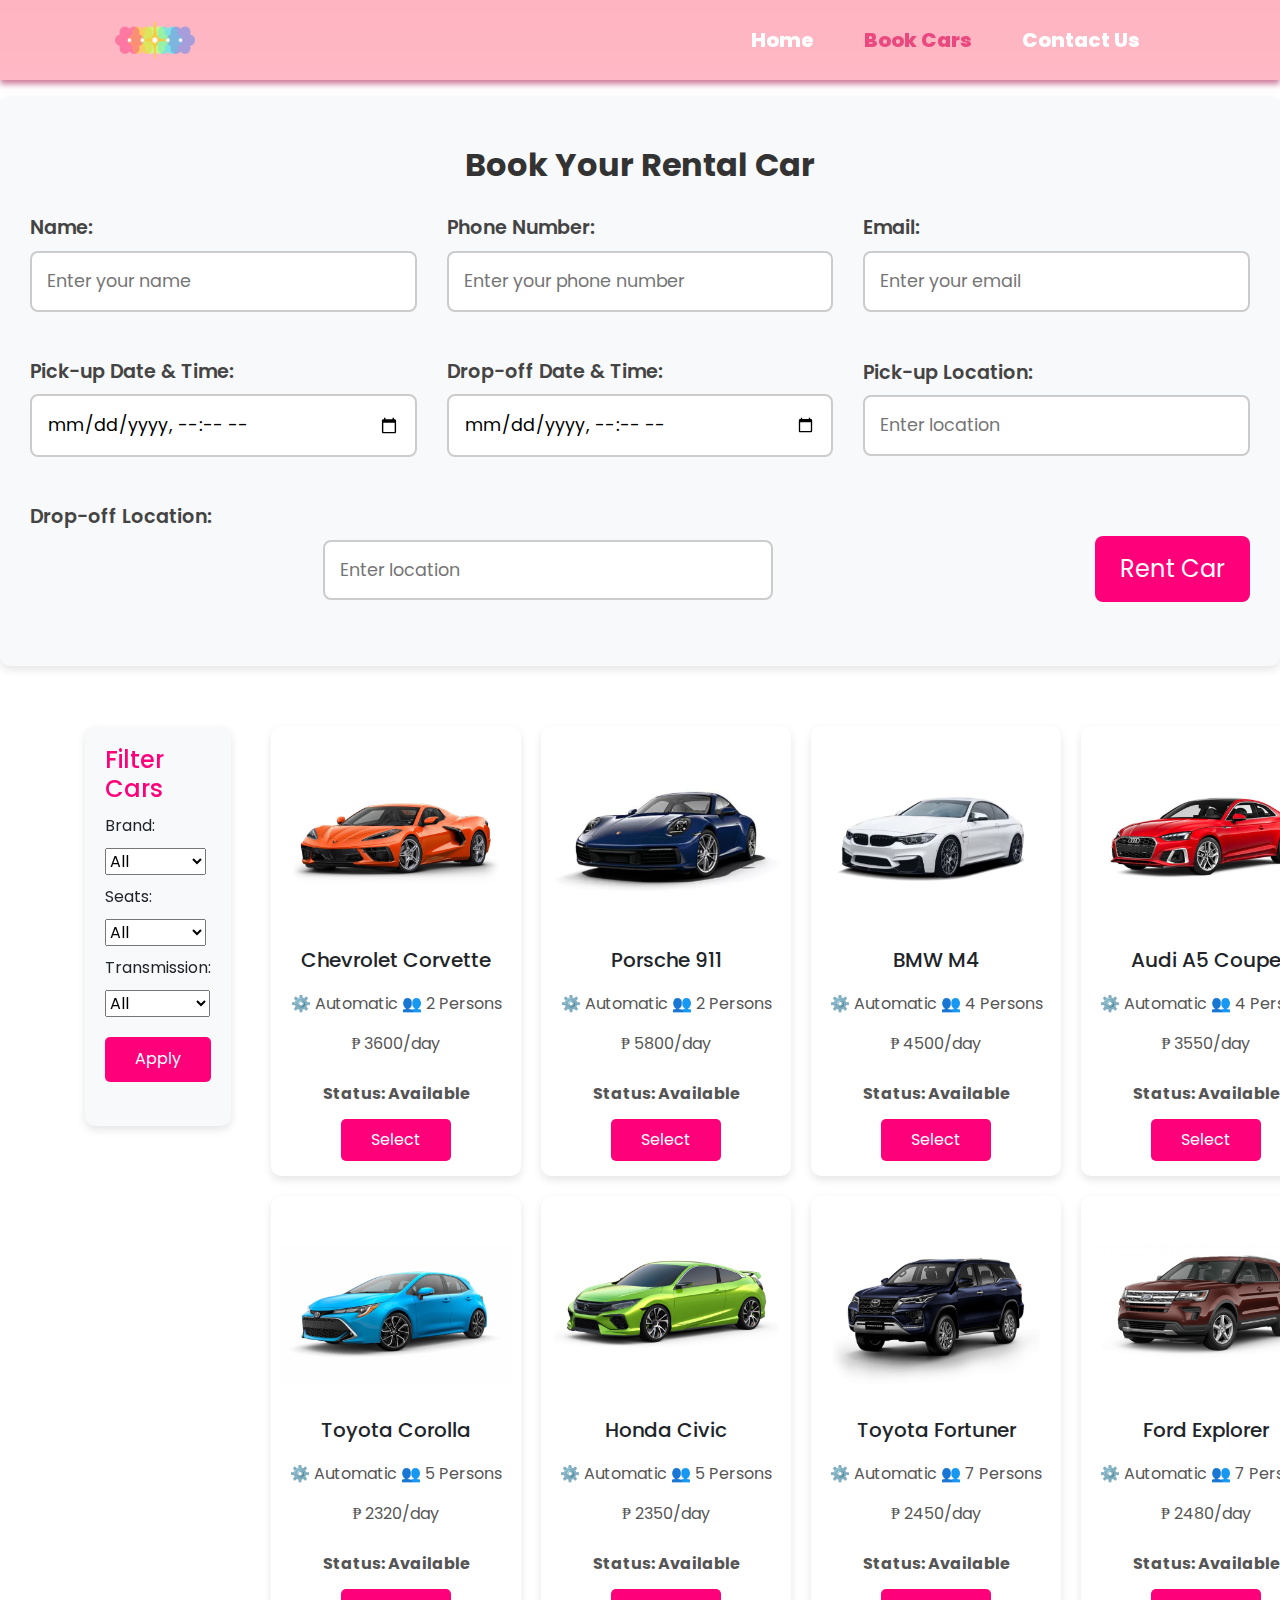
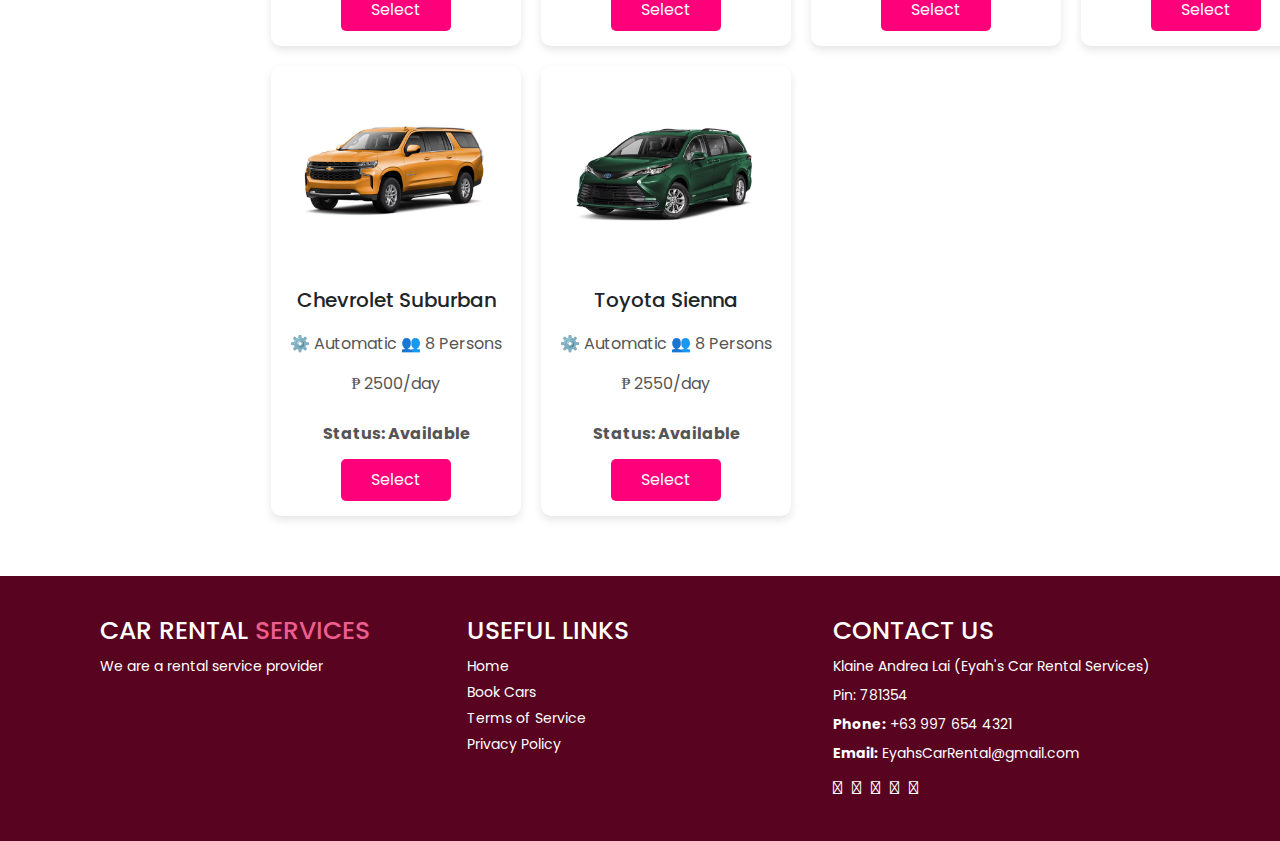
==== commit 92d77650: "refactor(Carspage): Updated index.html" ====
--- a/pages/carsPage/index.html
+++ b/pages/carsPage/index.html
@@ -127,7 +127,7 @@
                     <img src="./assets/img/chevroletCorvette.png" alt="Chevrolet Corvette">
                     <h2>Chevrolet Corvette</h2>
                     <p>⚙️ Automatic 👥 2 Persons</p>
-                    <p>₱ 600/hr</p>
+                    <p>₱ 3600/day</p>
                     <p class="rental-status">Status: Available</p>
                     <button class="select-car-btn">Select</button>
                 </div>
@@ -135,7 +135,7 @@
                     <img src="./assets/img/porsche911.png" alt="Porsche 911">
                     <h2>Porsche 911</h2>
                     <p>⚙️ Automatic 👥 2 Persons</p>
-                    <p>₱ 800/hr</p>
+                    <p>₱ 5800/day</p>
                     <p class="rental-status">Status: Available</p>
                     <button class="select-car-btn">Select</button>
                 </div>
@@ -143,7 +143,7 @@
                     <img src="./assets/img/BMWM4.png" alt="BMW M4">
                     <h2>BMW M4</h2>
                     <p>⚙️ Automatic 👥 4 Persons</p>
-                    <p>₱ 500/hr</p>
+                    <p>₱ 4500/day</p>
                     <p class="rental-status">Status: Available</p>
                     <button class="select-car-btn">Select</button>
                 </div>
@@ -151,7 +151,7 @@
                     <img src="./assets/img/audiCoupe.png" alt="Audi A5 Coupe">
                     <h2>Audi A5 Coupe</h2>
                     <p>⚙️ Automatic 👥 4 Persons</p>
-                    <p>₱ 550/hr</p>
+                    <p>₱ 3550/day</p>
                     <p class="rental-status">Status: Available</p>
                     <button class="select-car-btn">Select</button>
                 </div>
@@ -159,7 +159,7 @@
                     <img src="./assets/img/toyotaCorolla.png" alt="Toyota Corolla">
                     <h2>Toyota Corolla</h2>
                     <p>⚙️ Automatic 👥 5 Persons</p>
-                    <p>₱ 320/hr</p>
+                    <p>₱ 2320/day</p>
                     <p class="rental-status">Status: Available</p>
                     <button class="select-car-btn">Select</button>
                 </div>
@@ -167,7 +167,7 @@
                     <img src="./assets/img/hondaCivic.png" alt="Honda Civic">
                     <h2>Honda Civic</h2>
                     <p>⚙️ Automatic 👥 5 Persons</p>
-                    <p>₱ 350/hr</p>
+                    <p>₱ 2350/day</p>
                     <p class="rental-status">Status: Available</p>
                     <button class="select-car-btn">Select</button>
                 </div>
@@ -175,7 +175,7 @@
                     <img src="./assets/img/toyotaFortuner.png" alt="Toyota Fortuner">
                     <h2>Toyota Fortuner</h2>
                     <p>⚙️ Automatic 👥 7 Persons</p>
-                    <p>₱ 450/hr</p>
+                    <p>₱ 2450/day</p>
                     <p class="rental-status">Status: Available</p>
                     <button class="select-car-btn">Select</button>
                 </div>
@@ -183,7 +183,7 @@
                     <img src="./assets/img/fordExplorer.png" alt="Ford Explorer">
                     <h2>Ford Explorer</h2>
                     <p>⚙️ Automatic 👥 7 Persons</p>
-                    <p>₱ 480/hr</p>
+                    <p>₱ 2480/day</p>
                     <p class="rental-status">Status: Available</p>
                     <button class="select-car-btn">Select</button>
                 </div>
@@ -191,7 +191,7 @@
                     <img src="./assets/img/chevroletSuburban.png" alt="Chevrolet Suburban">
                     <h2>Chevrolet Suburban</h2>
                     <p>⚙️ Automatic 👥 8 Persons</p>
-                    <p>₱ 500/hr</p>
+                    <p>₱ 2500/day</p>
                     <p class="rental-status">Status: Available</p>
                     <button class="select-car-btn">Select</button>
                 </div>
@@ -199,7 +199,7 @@
                     <img src="./assets/img/toyotaSienna.png" alt="Toyota Sienna">
                     <h2>Toyota Sienna</h2>
                     <p>⚙️ Automatic 👥 8 Persons</p>
-                    <p>₱ 550/hr</p>
+                    <p>₱ 2550/day</p>
                     <p class="rental-status">Status: Available</p>
                     <button class="select-car-btn">Select</button>
                 </div>
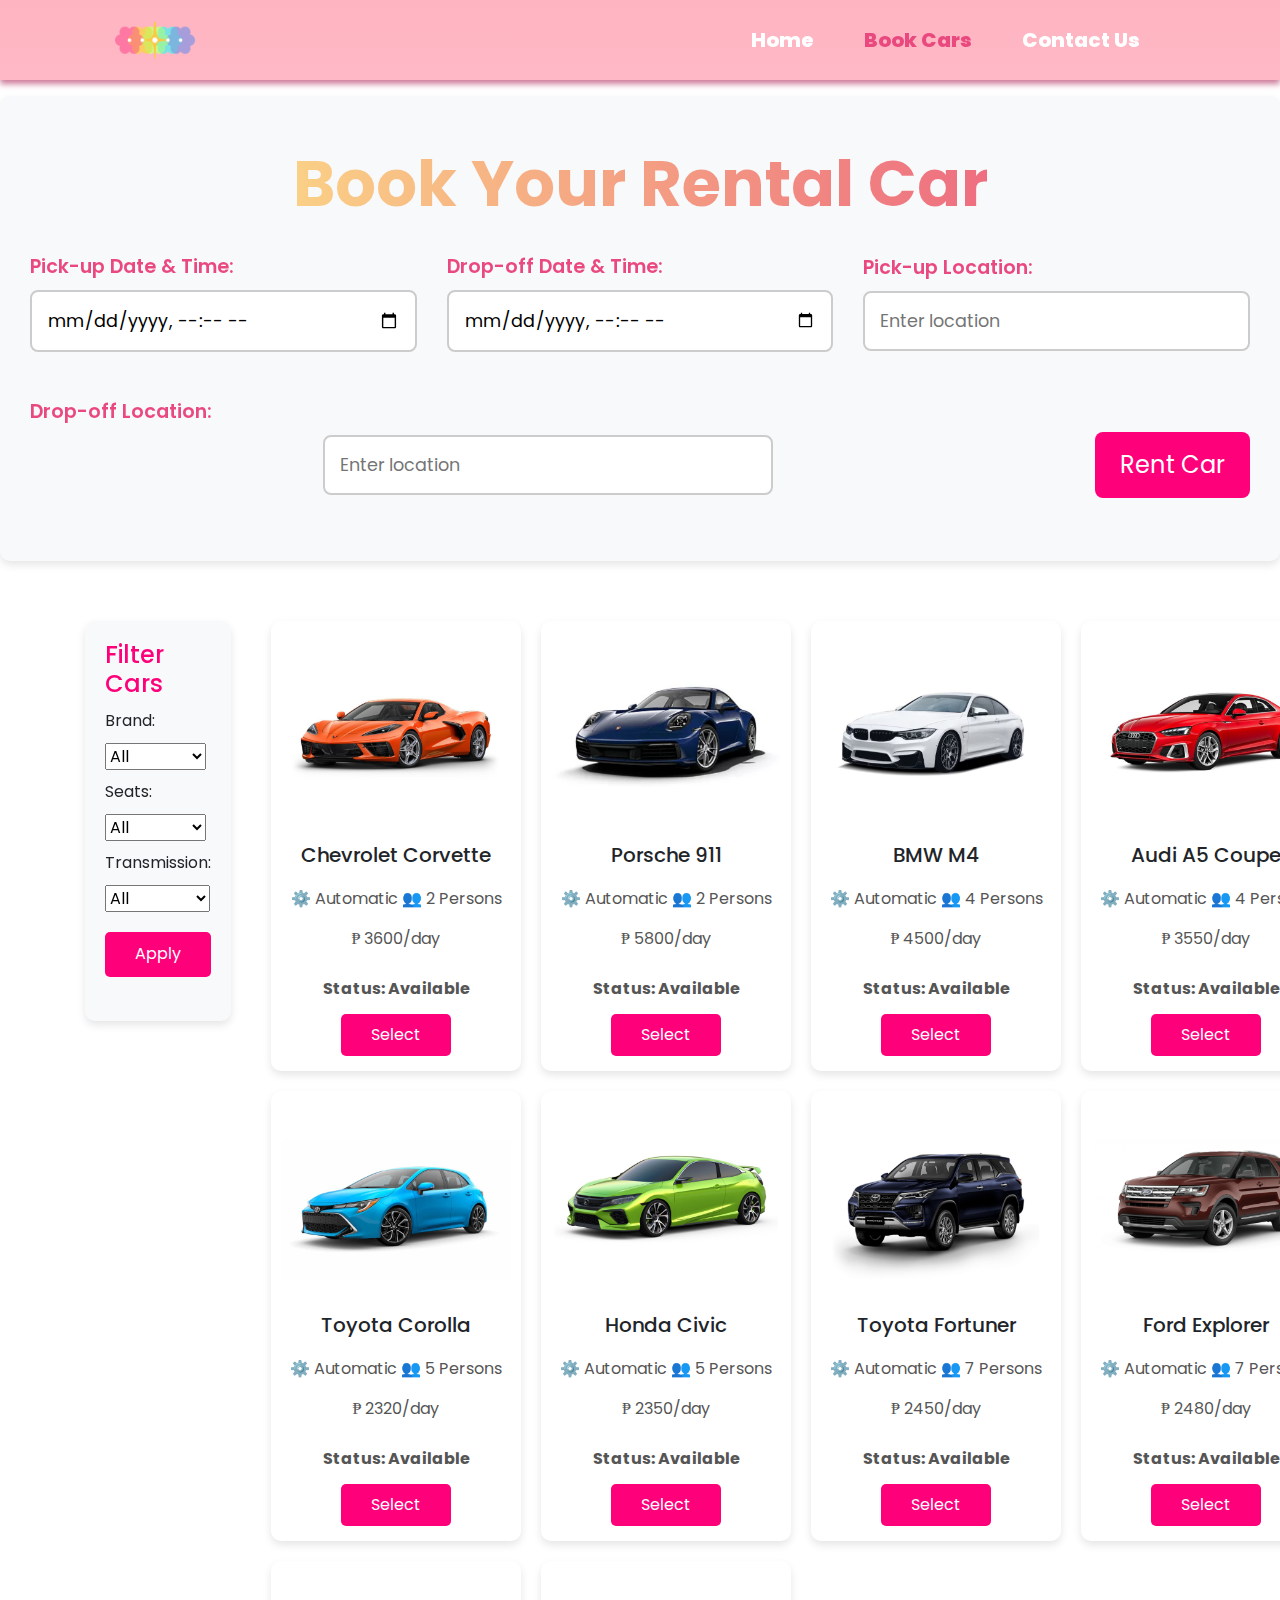
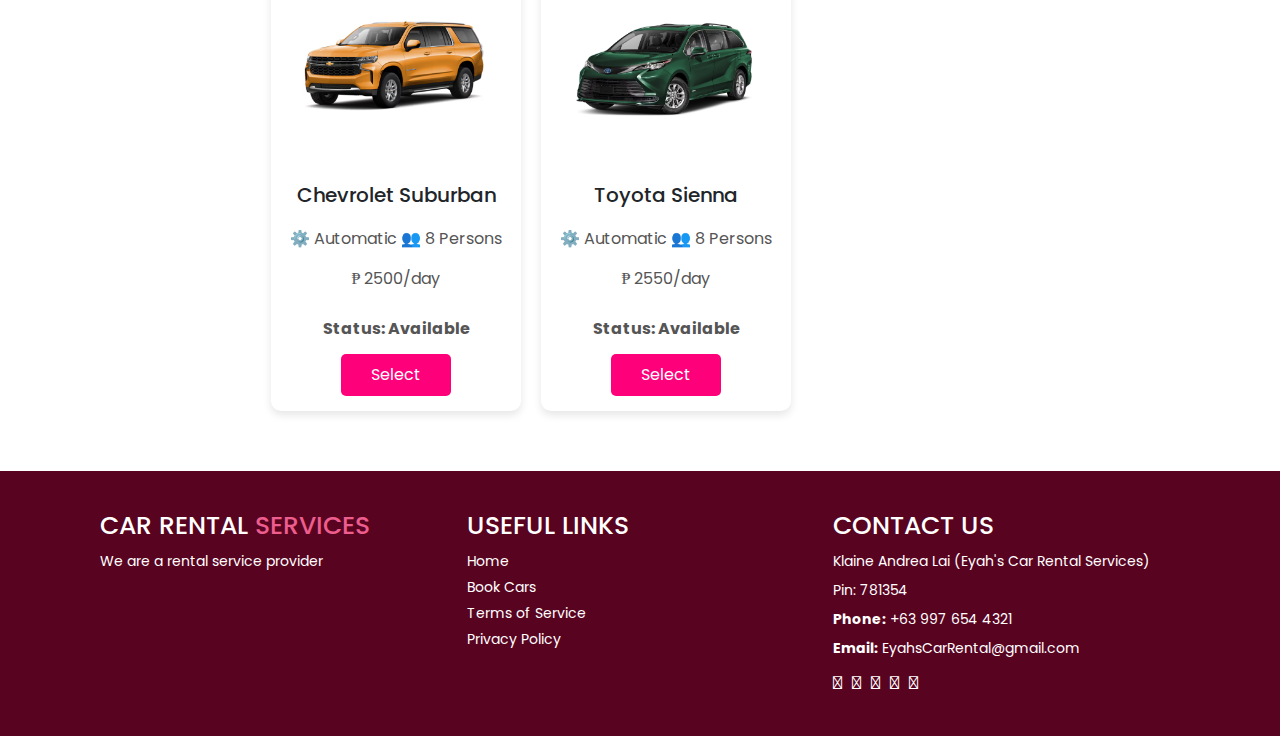
==== commit 46880011: "refactor(Carspage): Updated HTML, CSS, and JS" ====
--- a/pages/carsPage/index.html
+++ b/pages/carsPage/index.html
@@ -19,6 +19,7 @@
 </head>
 <body>
     <!-- Hero Section -->
+     
     <header class="navigationBar">
         <div class="logo">
             <img src="./assets/img/carRentalLogo.png" alt="" class="logo-img" />
@@ -43,19 +44,7 @@
         <section class="rental-details">
             <h2>Book Your Rental Car</h2>
             <form>
-                <!-- User Information Fields -->
-                <div class="form-group">
-                    <label for="user-name">Name:</label>
-                    <input type="text" id="user-name" name="user-name" placeholder="Enter your name" required>
-                </div>
-                <div class="form-group">
-                    <label for="user-phone">Phone Number:</label>
-                    <input type="tel" id="user-phone" name="user-phone" placeholder="Enter your phone number" required>
-                </div>
-                <div class="form-group">
-                    <label for="user-email">Email:</label>
-                    <input type="email" id="user-email" name="user-email" placeholder="Enter your email" required>
-                </div>
+              
 
                 <!-- Date and Time Selection -->
                 <div class="form-group">
--- a/pages/carsPage/assets/css/style.css
+++ b/pages/carsPage/assets/css/style.css
@@ -209,10 +209,12 @@
 
 /* Heading */
 .rental-details h2 {
-    font-size: 2rem;
+    font-size: 4rem;
     font-weight: 700;
     margin-bottom: 30px;
-    color: #333;
+    background: linear-gradient(to left,#e9497e, #fff588);
+    -webkit-background-clip: text;
+    -webkit-text-fill-color: transparent; 
 }
 
 /* Flexbox for Horizontal Layout */
@@ -238,7 +240,9 @@
 .rental-details label {
     font-size: 1.2rem;
     font-weight: 600;
-    color: #444;
+    background:#e9497e;
+    -webkit-background-clip: text;
+    -webkit-text-fill-color: transparent; 
     margin-bottom: 8px;
     text-align: left;
     width: 100%;
